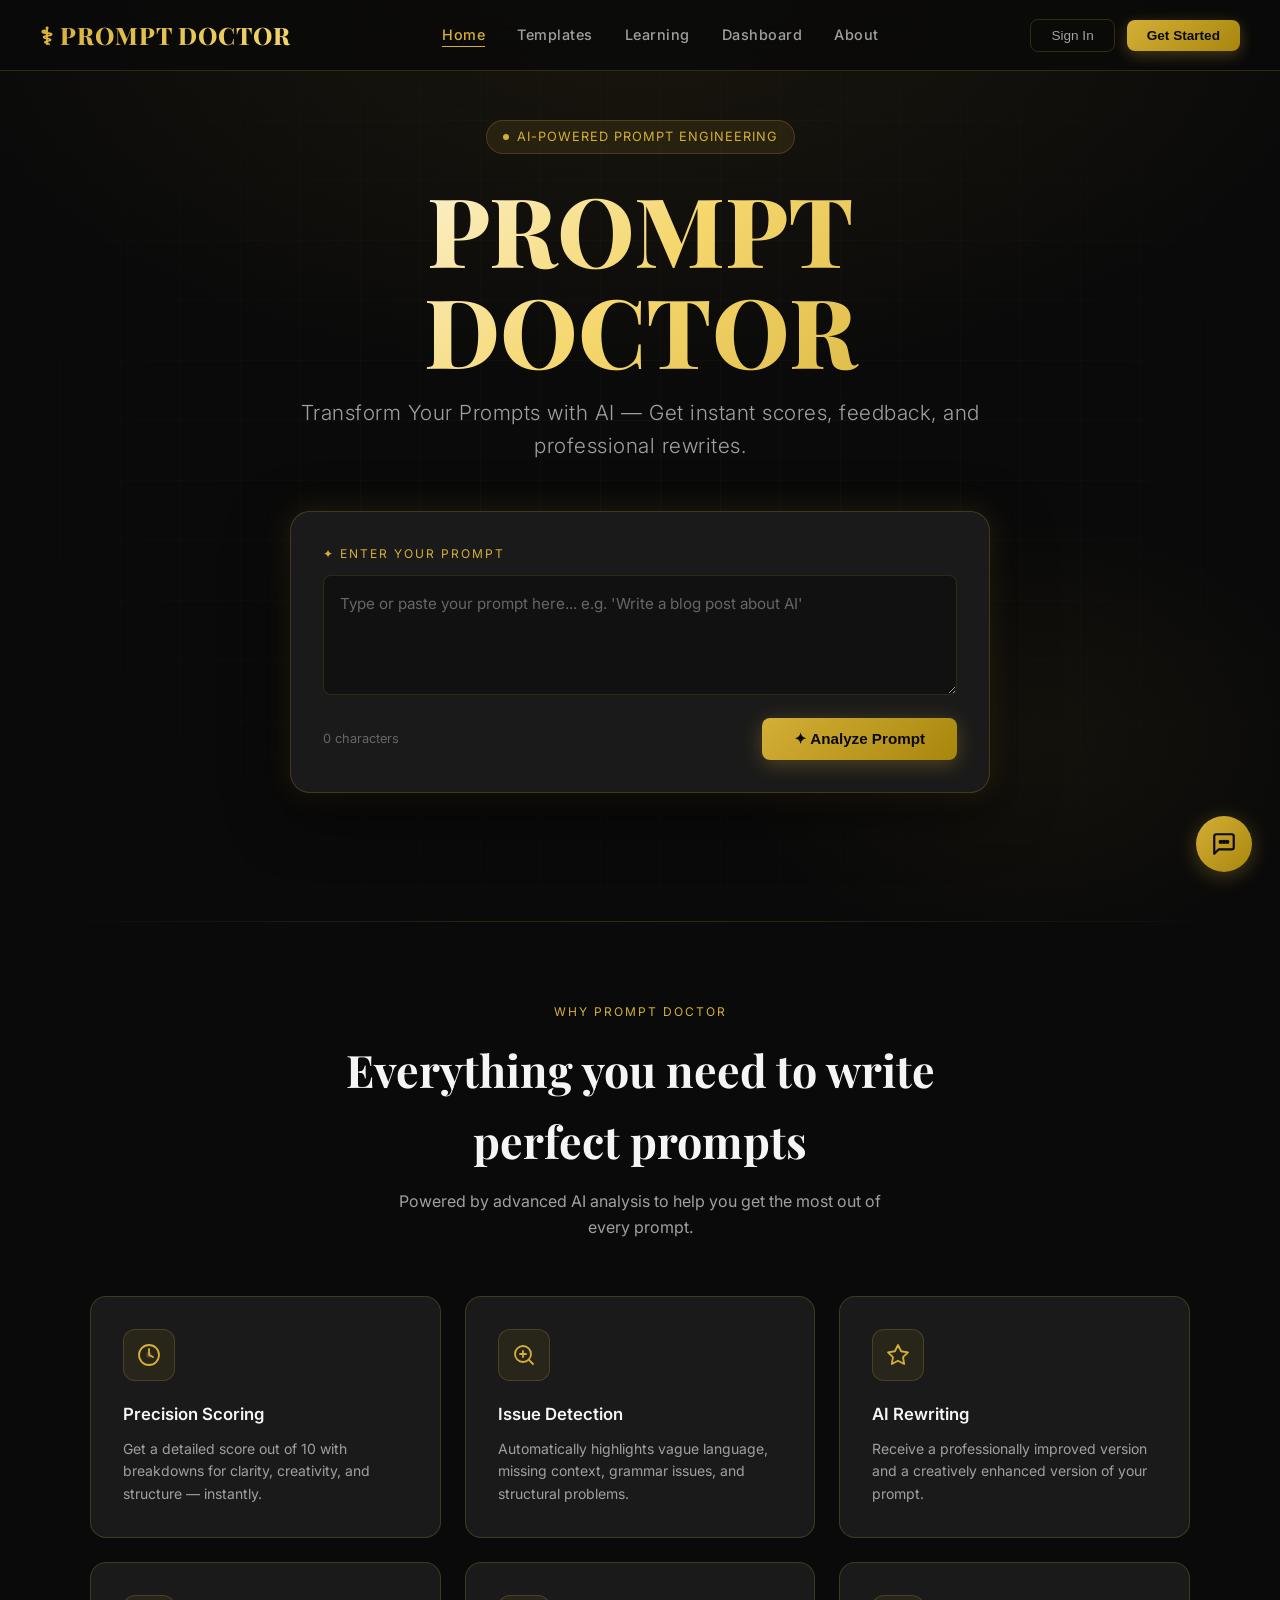
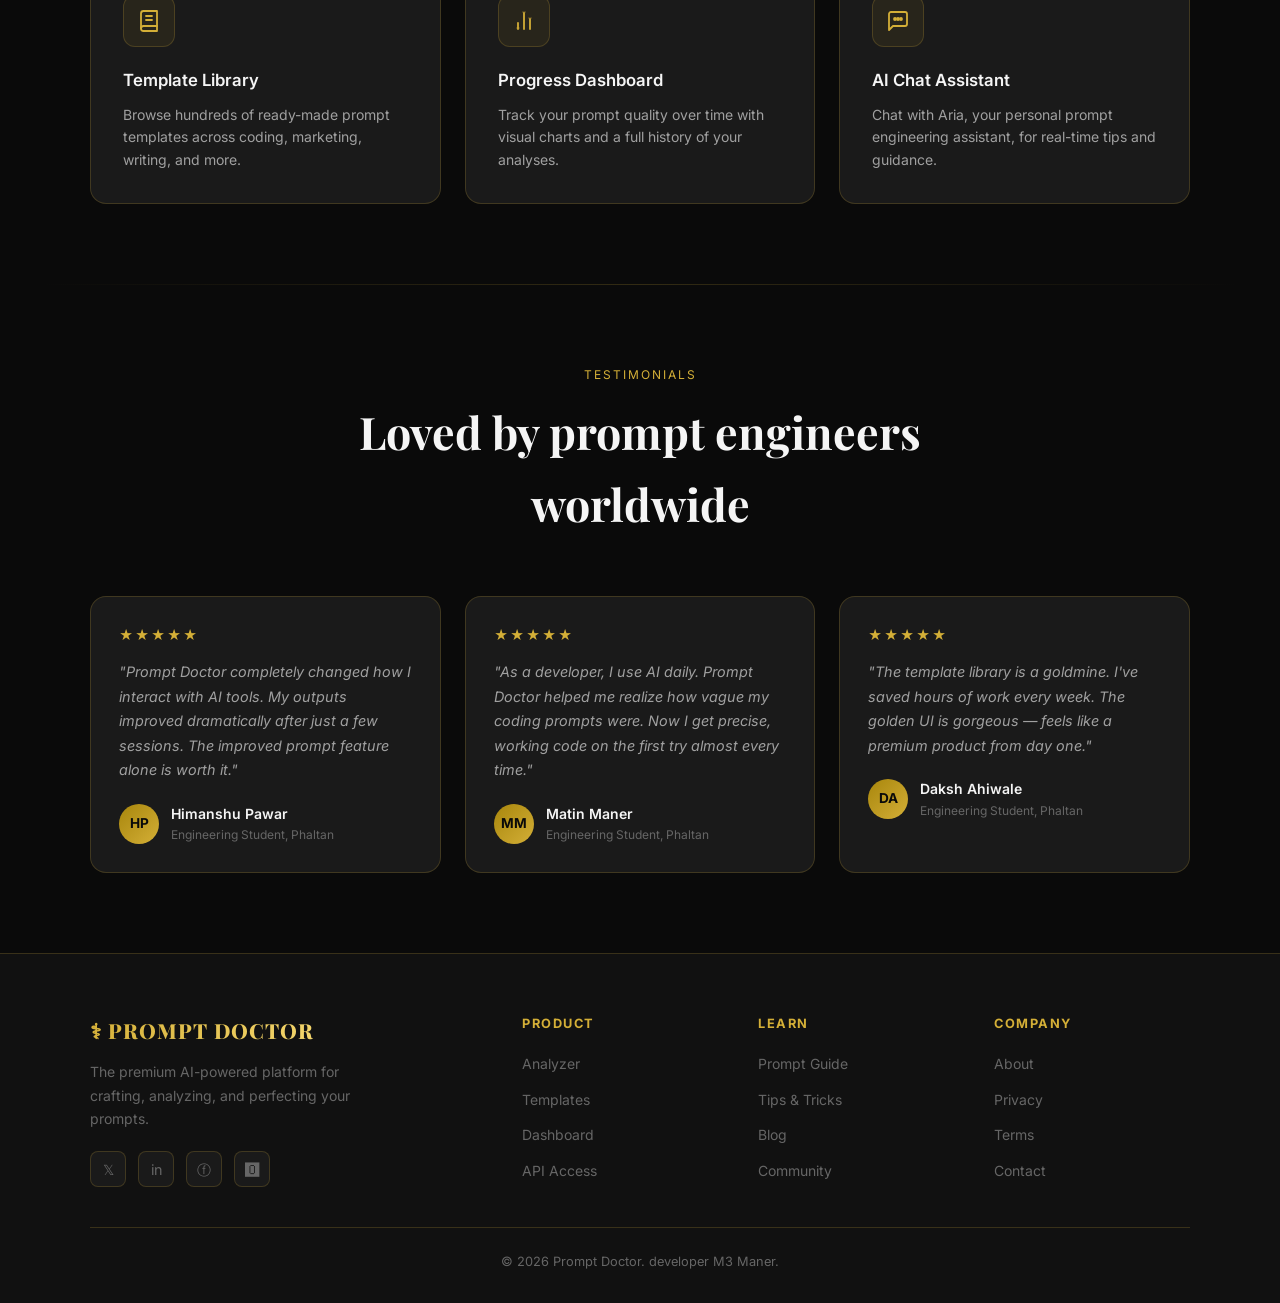
==== index.html @ 3e46278d "Add files via upload" ====
<!DOCTYPE html>
<html lang="en">
<head>
  <meta charset="UTF-8" />
  <meta name="viewport" content="width=device-width, initial-scale=1.0" />
  <title>Prompt Doctor — Transform Your Prompts with AI</title>
  <link rel="stylesheet" href="styles/main.css" />
</head>
<body class="page-transition">

<!-- Loading Overlay -->
<div class="loading-overlay">
  <div class="loading-logo">PROMPT DOCTOR</div>
  <div class="loading-bar"><div class="loading-bar-fill"></div></div>
</div>

<!-- Navbar -->
<nav class="navbar">
  <a href="index.html" class="nav-logo">⚕ PROMPT DOCTOR</a>
  <ul class="nav-links">
    <li><a href="index.html" class="active">Home</a></li>
    <li><a href="templates.html">Templates</a></li>
    <li><a href="learning.html">Learning</a></li>
    <li><a href="dashboard.html">Dashboard</a></li>
    <li><a href="about.html">About</a></li>
  </ul>
  <div class="nav-actions">
    <button class="btn-ghost">Sign In</button>
    <button class="btn-gold">Get Started</button>
    <div class="hamburger"><span></span><span></span><span></span></div>
  </div>
</nav>

<!-- Hero -->
<section class="hero">
  <div class="hero-bg"></div>
  <div class="hero-grid"></div>
  <div class="hero-content">
    <div class="hero-badge"><span></span> AI-Powered Prompt Engineering</div>
    <h1>PROMPT<br>DOCTOR</h1>
    <p class="hero-tagline">Transform Your Prompts with AI — Get instant scores, feedback, and professional rewrites.</p>

    <!-- Analyzer Box -->
    <div class="analyzer-box">
      <div class="analyzer-label">✦ Enter Your Prompt</div>
      <textarea class="analyzer-textarea" id="promptInput" placeholder="Type or paste your prompt here... e.g. 'Write a blog post about AI'"></textarea>
      <div class="analyzer-footer">
        <span class="char-count" id="charCount">0 characters</span>
        <button class="btn-analyze" id="analyzeBtn">
          <span class="btn-text">✦ Analyze Prompt</span>
          <div class="spinner"></div>
        </button>
      </div>
    </div>

    <!-- Results Panel -->
    <div class="results-panel" id="resultsPanel">
      <div class="glass-card" style="padding:28px">
        <div class="results-header">
          <span class="results-title">✦ Analysis Results</span>
          <button class="btn-ghost" style="font-size:0.8rem" onclick="document.getElementById('resultsPanel').classList.remove('visible')">✕ Close</button>
        </div>

        <div class="score-ring-wrap">
          <div class="score-ring">
            <svg viewBox="0 0 80 80" width="90" height="90">
              <circle cx="40" cy="40" r="36" fill="none" stroke="rgba(212,175,55,0.1)" stroke-width="6"/>
              <circle id="scoreCircle" cx="40" cy="40" r="36" fill="none" stroke="#D4AF37" stroke-width="6"
                stroke-dasharray="226.2" stroke-dashoffset="226.2" stroke-linecap="round"
                style="transition:stroke-dashoffset 1.2s ease"/>
            </svg>
            <div style="text-align:center">
              <div class="score-num" id="scoreNum">0</div>
              <div class="score-label">/ 10</div>
            </div>
          </div>
          <div class="score-details">
            <div class="score-item">
              <label>Clarity</label>
              <div class="score-bar"><div class="score-bar-fill" id="clarityBar" style="width:0%"></div></div>
            </div>
            <div class="score-item">
              <label>Creativity</label>
              <div class="score-bar"><div class="score-bar-fill" id="creativityBar" style="width:0%"></div></div>
            </div>
            <div class="score-item">
              <label>Structure</label>
              <div class="score-bar"><div class="score-bar-fill" id="structureBar" style="width:0%"></div></div>
            </div>
          </div>
        </div>

        <div class="result-section">
          <div class="result-section-title">⚠ Issues Found</div>
          <ul class="issues-list" id="issuesList"></ul>
        </div>

        <div class="result-section">
          <div class="result-section-title">✦ Improved Prompt</div>
          <div class="improved-prompt" style="position:relative">
            <span id="improvedText"></span>
            <button class="copy-btn" id="copyImproved">⎘ Copy</button>
          </div>
        </div>

        <div class="result-section">
          <div class="result-section-title">✨ Creative Enhanced Version</div>
          <div class="creative-prompt" style="position:relative">
            <span id="creativeText"></span>
            <button class="copy-btn" id="copyCreative">⎘ Copy</button>
          </div>
        </div>
      </div>
    </div>
  </div>
</section>

<div class="divider"></div>

<!-- Features -->
<section class="section">
  <div class="section-header">
    <div class="section-tag">Why Prompt Doctor</div>
    <h2 class="section-title">Everything you need to write<br>perfect prompts</h2>
    <p class="section-subtitle">Powered by advanced AI analysis to help you get the most out of every prompt.</p>
  </div>
  <div class="features-grid">
    <div class="feature-card">
      <div class="feature-icon">
        <svg width="24" height="24" viewBox="0 0 24 24" fill="none" stroke="#D4AF37" stroke-width="1.8" stroke-linecap="round" stroke-linejoin="round">
          <circle cx="12" cy="12" r="10"/><polyline points="12 6 12 12 16 14"/>
          <circle cx="12" cy="12" r="3" fill="rgba(212,175,55,0.2)" stroke="none"/>
        </svg>
      </div>
      <h3>Precision Scoring</h3>
      <p>Get a detailed score out of 10 with breakdowns for clarity, creativity, and structure — instantly.</p>
    </div>
    <div class="feature-card">
      <div class="feature-icon">
        <svg width="24" height="24" viewBox="0 0 24 24" fill="none" stroke="#D4AF37" stroke-width="1.8" stroke-linecap="round" stroke-linejoin="round">
          <circle cx="11" cy="11" r="8"/><line x1="21" y1="21" x2="16.65" y2="16.65"/>
          <line x1="11" y1="8" x2="11" y2="14"/><line x1="8" y1="11" x2="14" y2="11"/>
        </svg>
      </div>
      <h3>Issue Detection</h3>
      <p>Automatically highlights vague language, missing context, grammar issues, and structural problems.</p>
    </div>
    <div class="feature-card">
      <div class="feature-icon">
        <svg width="24" height="24" viewBox="0 0 24 24" fill="none" stroke="#D4AF37" stroke-width="1.8" stroke-linecap="round" stroke-linejoin="round">
          <path d="M12 2L15.09 8.26L22 9.27L17 14.14L18.18 21.02L12 17.77L5.82 21.02L7 14.14L2 9.27L8.91 8.26L12 2Z"/>
        </svg>
      </div>
      <h3>AI Rewriting</h3>
      <p>Receive a professionally improved version and a creatively enhanced version of your prompt.</p>
    </div>
    <div class="feature-card">
      <div class="feature-icon">
        <svg width="24" height="24" viewBox="0 0 24 24" fill="none" stroke="#D4AF37" stroke-width="1.8" stroke-linecap="round" stroke-linejoin="round">
          <path d="M4 19.5A2.5 2.5 0 0 1 6.5 17H20"/><path d="M6.5 2H20v20H6.5A2.5 2.5 0 0 1 4 19.5v-15A2.5 2.5 0 0 1 6.5 2z"/>
          <line x1="9" y1="7" x2="15" y2="7"/><line x1="9" y1="11" x2="15" y2="11"/>
        </svg>
      </div>
      <h3>Template Library</h3>
      <p>Browse hundreds of ready-made prompt templates across coding, marketing, writing, and more.</p>
    </div>
    <div class="feature-card">
      <div class="feature-icon">
        <svg width="24" height="24" viewBox="0 0 24 24" fill="none" stroke="#D4AF37" stroke-width="1.8" stroke-linecap="round" stroke-linejoin="round">
          <line x1="18" y1="20" x2="18" y2="10"/><line x1="12" y1="20" x2="12" y2="4"/>
          <line x1="6" y1="20" x2="6" y2="14"/><rect x="4" y="18" width="4" height="2" rx="0.5" fill="rgba(212,175,55,0.2)" stroke="none"/>
          <rect x="10" y="2" width="4" height="2" rx="0.5" fill="rgba(212,175,55,0.2)" stroke="none"/>
          <rect x="16" y="8" width="4" height="2" rx="0.5" fill="rgba(212,175,55,0.2)" stroke="none"/>
        </svg>
      </div>
      <h3>Progress Dashboard</h3>
      <p>Track your prompt quality over time with visual charts and a full history of your analyses.</p>
    </div>
    <div class="feature-card">
      <div class="feature-icon">
        <svg width="24" height="24" viewBox="0 0 24 24" fill="none" stroke="#D4AF37" stroke-width="1.8" stroke-linecap="round" stroke-linejoin="round">
          <path d="M21 15a2 2 0 0 1-2 2H7l-4 4V5a2 2 0 0 1 2-2h14a2 2 0 0 1 2 2z"/>
          <circle cx="9" cy="10" r="1" fill="#D4AF37"/><circle cx="12" cy="10" r="1" fill="#D4AF37"/><circle cx="15" cy="10" r="1" fill="#D4AF37"/>
        </svg>
      </div>
      <h3>AI Chat Assistant</h3>
      <p>Chat with Aria, your personal prompt engineering assistant, for real-time tips and guidance.</p>
    </div>
  </div>
</section>

<div class="divider"></div>

<!-- Testimonials -->
<section class="section">
  <div class="section-header">
    <div class="section-tag">Testimonials</div>
    <h2 class="section-title">Loved by prompt engineers<br>worldwide</h2>
  </div>
  <div class="testimonials-grid">
    <div class="testimonial-card">
      <div class="stars">★★★★★</div>
      <p class="testimonial-text">"Prompt Doctor completely changed how I interact with AI tools. My outputs improved dramatically after just a few sessions. The improved prompt feature alone is worth it."</p>
      <div class="testimonial-author">
        <div class="author-avatar">HP</div>
        <div><div class="author-name">Himanshu Pawar</div><div class="author-role">Engineering Student, Phaltan</div></div>
      </div>
    </div>
    <div class="testimonial-card">
      <div class="stars">★★★★★</div>
      <p class="testimonial-text">"As a developer, I use AI daily. Prompt Doctor helped me realize how vague my coding prompts were. Now I get precise, working code on the first try almost every time."</p>
      <div class="testimonial-author">
        <div class="author-avatar">MM</div>
        <div><div class="author-name">Matin Maner</div><div class="author-role">Engineering Student, Phaltan</div></div>
      </div>
    </div>
    <div class="testimonial-card">
      <div class="stars">★★★★★</div>
      <p class="testimonial-text">"The template library is a goldmine. I've saved hours of work every week. The golden UI is gorgeous — feels like a premium product from day one."</p>
      <div class="testimonial-author">
        <div class="author-avatar">DA</div>
        <div><div class="author-name">Daksh Ahiwale</div><div class="author-role">Engineering Student, Phaltan</div></div>
      </div>
    </div>
  </div>
</section>

<!-- Footer -->
<footer>
  <div class="footer-grid">
    <div class="footer-brand">
      <a href="index.html" class="nav-logo" style="font-size:1.3rem">⚕ PROMPT DOCTOR</a>
      <p>The premium AI-powered platform for crafting, analyzing, and perfecting your prompts.</p>
      <div class="social-links">
        <a href="#" class="social-link">𝕏</a>
        <a href="#" class="social-link">in</a>
        <a href="#" class="social-link">ⓕ</a>
        <a href="#" class="social-link">🅾</a>
      </div>
    </div>
    <div class="footer-col">
      <h4>Product</h4>
      <ul>
        <li><a href="index.html">Analyzer</a></li>
        <li><a href="templates.html">Templates</a></li>
        <li><a href="dashboard.html">Dashboard</a></li>
        <li><a href="#">API Access</a></li>
      </ul>
    </div>
    <div class="footer-col">
      <h4>Learn</h4>
      <ul>
        <li><a href="learning.html">Prompt Guide</a></li>
        <li><a href="learning.html">Tips & Tricks</a></li>
        <li><a href="#">Blog</a></li>
        <li><a href="#">Community</a></li>
      </ul>
    </div>
    <div class="footer-col">
      <h4>Company</h4>
      <ul>
        <li><a href="about.html">About</a></li>
        <li><a href="#">Privacy</a></li>
        <li><a href="#">Terms</a></li>
        <li><a href="#">Contact</a></li>
      </ul>
    </div>
  </div>
  <div class="footer-bottom">© 2026 Prompt Doctor. developer M3 Maner.</div>
</footer>

<!-- Chatbot -->
<button class="chatbot-btn" id="chatbotBtn" title="Chat with Aria">
  <svg width="26" height="26" viewBox="0 0 24 24" fill="none" stroke="#0A0A0A" stroke-width="2" stroke-linecap="round" stroke-linejoin="round">
    <path d="M21 15a2 2 0 0 1-2 2H7l-4 4V5a2 2 0 0 1 2-2h14a2 2 0 0 1 2 2z"/>
    <circle cx="9" cy="10" r="1" fill="#0A0A0A"/><circle cx="12" cy="10" r="1" fill="#0A0A0A"/><circle cx="15" cy="10" r="1" fill="#0A0A0A"/>
  </svg>
</button>
<div class="chatbot-window" id="chatbotWindow">
  <div class="chatbot-header">
    <div class="chatbot-header-info">
      <div class="chatbot-avatar">
        <svg width="18" height="18" viewBox="0 0 24 24" fill="none" stroke="#0A0A0A" stroke-width="2.2" stroke-linecap="round" stroke-linejoin="round">
          <rect x="3" y="11" width="18" height="10" rx="2"/><circle cx="12" cy="5" r="3"/>
          <line x1="12" y1="8" x2="12" y2="11"/><line x1="8" y1="16" x2="8" y2="16" stroke-width="3"/><line x1="12" y1="16" x2="12" y2="16" stroke-width="3"/><line x1="16" y1="16" x2="16" y2="16" stroke-width="3"/>
        </svg>
      </div>
      <div><div class="chatbot-name">Aria</div><div class="chatbot-status">● Online</div></div>
    </div>
    <button class="chatbot-close" id="chatbotClose">✕</button>
  </div>
  <div class="chatbot-messages" id="chatMessages">
    <div class="chat-msg bot"><div class="chat-bubble">Hi! I'm Aria 👋 Your AI prompt engineering assistant. Ask me anything about writing better prompts!</div></div>
  </div>
  <div class="chatbot-input-area">
    <input class="chatbot-input" id="chatbotInput" placeholder="Ask Aria anything..." />
    <button class="chatbot-send" id="chatbotSend">
      <svg width="16" height="16" viewBox="0 0 24 24" fill="none" stroke="#0A0A0A" stroke-width="2.5" stroke-linecap="round" stroke-linejoin="round">
        <line x1="22" y1="2" x2="11" y2="13"/><polygon points="22 2 15 22 11 13 2 9 22 2"/>
      </svg>
    </button>
  </div>
</div>

<div class="toast"></div>

<script src="scripts/main.js"></script>
<script src="scripts/auth.js"></script>
<script src="scripts/analyzer.js"></script>
<script src="scripts/chatbot.js"></script>
<script>
  // Reuse prompt from dashboard
  const reuse = localStorage.getItem('pd_reuse');
  if (reuse && promptInput) { promptInput.value = reuse; charCount.textContent = reuse.length + ' characters'; localStorage.removeItem('pd_reuse'); }
</script>
</body>
</html>
---- styles/main.css ----
/* ===== PROMPT DOCTOR - MAIN STYLES ===== */
@import url('https://fonts.googleapis.com/css2?family=Inter:wght@300;400;500;600;700;800;900&family=Playfair+Display:wght@700;800&display=swap');

:root {
  --gold: #D4AF37;
  --gold-light: #F5D76E;
  --gold-dark: #A8860C;
  --gold-glow: rgba(212, 175, 55, 0.3);
  --black: #0A0A0A;
  --black-2: #111111;
  --black-3: #1A1A1A;
  --black-4: #222222;
  --glass: rgba(255, 255, 255, 0.04);
  --glass-border: rgba(212, 175, 55, 0.2);
  --text-primary: #F5F5F5;
  --text-secondary: #A0A0A0;
  --text-muted: #666666;
  --radius: 16px;
  --radius-sm: 8px;
  --shadow-gold: 0 0 30px rgba(212, 175, 55, 0.15);
  --transition: all 0.3s cubic-bezier(0.4, 0, 0.2, 1);
}

* { margin: 0; padding: 0; box-sizing: border-box; }

html { scroll-behavior: smooth; }

body {
  font-family: 'Inter', sans-serif;
  background: var(--black);
  color: var(--text-primary);
  overflow-x: hidden;
  line-height: 1.6;
}

/* ===== SCROLLBAR ===== */
::-webkit-scrollbar { width: 6px; }
::-webkit-scrollbar-track { background: var(--black-2); }
::-webkit-scrollbar-thumb { background: var(--gold-dark); border-radius: 3px; }

/* ===== NAVBAR ===== */
.navbar {
  position: fixed; top: 0; left: 0; right: 0; z-index: 1000;
  padding: 16px 40px;
  display: flex; align-items: center; justify-content: space-between;
  background: rgba(10, 10, 10, 0.85);
  backdrop-filter: blur(20px);
  border-bottom: 1px solid var(--glass-border);
  transition: var(--transition);
}

.nav-logo {
  font-family: 'Playfair Display', serif;
  font-size: 1.5rem; font-weight: 800;
  background: linear-gradient(135deg, var(--gold), var(--gold-light));
  -webkit-background-clip: text; -webkit-text-fill-color: transparent;
  text-decoration: none; letter-spacing: 1px;
}

.nav-links { display: flex; gap: 32px; list-style: none; }

.nav-links a {
  color: var(--text-secondary); text-decoration: none;
  font-size: 0.9rem; font-weight: 500; letter-spacing: 0.5px;
  transition: var(--transition); position: relative;
}

.nav-links a::after {
  content: ''; position: absolute; bottom: -4px; left: 0;
  width: 0; height: 1px; background: var(--gold);
  transition: var(--transition);
}

.nav-links a:hover, .nav-links a.active { color: var(--gold); }
.nav-links a:hover::after, .nav-links a.active::after { width: 100%; }

.nav-actions { display: flex; gap: 12px; align-items: center; }

.btn-ghost {
  background: transparent; border: 1px solid var(--glass-border);
  color: var(--text-secondary); padding: 8px 20px;
  border-radius: var(--radius-sm); cursor: pointer;
  font-size: 0.85rem; font-weight: 500; transition: var(--transition);
}
.btn-ghost:hover { border-color: var(--gold); color: var(--gold); }

.btn-gold {
  background: linear-gradient(135deg, var(--gold), var(--gold-dark));
  border: none; color: var(--black); padding: 8px 20px;
  border-radius: var(--radius-sm); cursor: pointer;
  font-size: 0.85rem; font-weight: 700; transition: var(--transition);
  box-shadow: 0 4px 15px var(--gold-glow);
}
.btn-gold:hover { transform: translateY(-2px); box-shadow: 0 8px 25px var(--gold-glow); }

.hamburger { display: none; flex-direction: column; gap: 5px; cursor: pointer; }
.hamburger span { width: 24px; height: 2px; background: var(--gold); border-radius: 2px; transition: var(--transition); }

/* ===== GLASS CARD ===== */
.glass-card {
  background: var(--glass);
  border: 1px solid var(--glass-border);
  border-radius: var(--radius);
  backdrop-filter: blur(20px);
  transition: var(--transition);
}
.glass-card:hover { border-color: rgba(212, 175, 55, 0.4); box-shadow: var(--shadow-gold); }

/* ===== HERO SECTION ===== */
.hero {
  min-height: 100vh; display: flex; align-items: center; justify-content: center;
  padding: 120px 40px 80px;
  position: relative; overflow: hidden; text-align: center;
}

.hero-bg {
  position: absolute; inset: 0; z-index: 0;
  background: radial-gradient(ellipse 80% 60% at 50% 0%, rgba(212,175,55,0.08) 0%, transparent 70%),
              radial-gradient(ellipse 40% 40% at 80% 80%, rgba(212,175,55,0.05) 0%, transparent 60%);
}

.hero-grid {
  position: absolute; inset: 0; z-index: 0;
  background-image: linear-gradient(rgba(212,175,55,0.04) 1px, transparent 1px),
                    linear-gradient(90deg, rgba(212,175,55,0.04) 1px, transparent 1px);
  background-size: 60px 60px;
  mask-image: radial-gradient(ellipse 80% 80% at 50% 50%, black 0%, transparent 100%);
}

.hero-content { position: relative; z-index: 1; max-width: 800px; margin: 0 auto; }

.hero-badge {
  display: inline-flex; align-items: center; gap: 8px;
  background: rgba(212,175,55,0.1); border: 1px solid var(--glass-border);
  padding: 6px 16px; border-radius: 50px; margin-bottom: 24px;
  font-size: 0.8rem; color: var(--gold); letter-spacing: 1px; text-transform: uppercase;
}

.hero-badge span { width: 6px; height: 6px; background: var(--gold); border-radius: 50%; animation: pulse 2s infinite; }

@keyframes pulse { 0%,100% { opacity: 1; transform: scale(1); } 50% { opacity: 0.5; transform: scale(1.3); } }

.hero h1 {
  font-family: 'Playfair Display', serif;
  font-size: clamp(3rem, 8vw, 6rem);
  font-weight: 800; line-height: 1.05; margin-bottom: 16px;
  background: linear-gradient(135deg, #fff 0%, var(--gold-light) 50%, var(--gold) 100%);
  -webkit-background-clip: text; -webkit-text-fill-color: transparent;
  text-shadow: none;
}

.hero-tagline {
  font-size: clamp(1rem, 2.5vw, 1.3rem);
  color: var(--text-secondary); margin-bottom: 48px; font-weight: 300; letter-spacing: 0.5px;
}

/* ===== ANALYZER BOX ===== */
.analyzer-box {
  background: var(--black-3);
  border: 1px solid var(--glass-border);
  border-radius: 20px; padding: 32px;
  box-shadow: 0 20px 60px rgba(0,0,0,0.5), var(--shadow-gold);
  max-width: 700px; margin: 0 auto 48px;
  position: relative;
}

.analyzer-box::before {
  content: ''; position: absolute; inset: -1px; border-radius: 21px;
  background: linear-gradient(135deg, var(--gold-dark), transparent, var(--gold-dark));
  z-index: -1; opacity: 0.3;
}

.analyzer-label {
  font-size: 0.75rem; text-transform: uppercase; letter-spacing: 2px;
  color: var(--gold); margin-bottom: 12px; text-align: left;
}

.analyzer-textarea {
  width: 100%; min-height: 120px; background: var(--black-2);
  border: 1px solid rgba(212,175,55,0.15); border-radius: var(--radius-sm);
  color: var(--text-primary); font-family: 'Inter', sans-serif;
  font-size: 0.95rem; padding: 16px; resize: vertical;
  transition: var(--transition); outline: none; line-height: 1.6;
}
.analyzer-textarea:focus { border-color: var(--gold); box-shadow: 0 0 0 3px var(--gold-glow); }
.analyzer-textarea::placeholder { color: var(--text-muted); }

.analyzer-footer { display: flex; justify-content: space-between; align-items: center; margin-top: 16px; }
.char-count { font-size: 0.8rem; color: var(--text-muted); }

.btn-analyze {
  background: linear-gradient(135deg, var(--gold), var(--gold-dark));
  border: none; color: var(--black); padding: 12px 32px;
  border-radius: var(--radius-sm); cursor: pointer;
  font-size: 0.95rem; font-weight: 700; transition: var(--transition);
  box-shadow: 0 4px 20px var(--gold-glow); display: flex; align-items: center; gap: 8px;
}
.btn-analyze:hover { transform: translateY(-2px); box-shadow: 0 8px 30px rgba(212,175,55,0.4); }
.btn-analyze:active { transform: translateY(0); }
.btn-analyze .spinner { display: none; width: 16px; height: 16px; border: 2px solid rgba(0,0,0,0.3); border-top-color: var(--black); border-radius: 50%; animation: spin 0.8s linear infinite; }
.btn-analyze.loading .spinner { display: block; }
.btn-analyze.loading .btn-text { display: none; }

@keyframes spin { to { transform: rotate(360deg); } }

/* ===== RESULTS PANEL ===== */
.results-panel {
  display: none; max-width: 700px; margin: 0 auto 48px;
  animation: fadeInUp 0.5s ease;
}
.results-panel.visible { display: block; }

@keyframes fadeInUp { from { opacity: 0; transform: translateY(20px); } to { opacity: 1; transform: translateY(0); } }

.results-header {
  display: flex; align-items: center; justify-content: space-between;
  margin-bottom: 20px;
}
.results-title { font-size: 1rem; font-weight: 600; color: var(--gold); }

.score-ring-wrap { display: flex; align-items: center; gap: 24px; margin-bottom: 24px; }

.score-ring {
  width: 90px; height: 90px; flex-shrink: 0;
  position: relative; display: flex; align-items: center; justify-content: center;
}
.score-ring svg { position: absolute; inset: 0; transform: rotate(-90deg); }
.score-ring .score-num { font-size: 1.5rem; font-weight: 800; color: var(--gold); z-index: 1; }
.score-ring .score-label { font-size: 0.6rem; color: var(--text-muted); text-align: center; }

.score-details { flex: 1; display: grid; grid-template-columns: 1fr 1fr; gap: 12px; }

.score-item label { font-size: 0.75rem; color: var(--text-muted); display: block; margin-bottom: 4px; }
.score-bar { height: 6px; background: var(--black-4); border-radius: 3px; overflow: hidden; }
.score-bar-fill { height: 100%; border-radius: 3px; background: linear-gradient(90deg, var(--gold-dark), var(--gold)); transition: width 1s ease; }

.result-section { margin-bottom: 20px; }
.result-section-title { font-size: 0.75rem; text-transform: uppercase; letter-spacing: 1.5px; color: var(--gold); margin-bottom: 10px; }

.issues-list { list-style: none; display: flex; flex-direction: column; gap: 8px; }
.issue-item {
  display: flex; align-items: flex-start; gap: 10px;
  background: rgba(255,80,80,0.06); border: 1px solid rgba(255,80,80,0.15);
  border-radius: var(--radius-sm); padding: 10px 14px; font-size: 0.85rem;
}
.issue-icon { color: #ff6b6b; flex-shrink: 0; margin-top: 1px; }

.improved-prompt, .creative-prompt {
  background: var(--black-2); border-radius: var(--radius-sm);
  padding: 16px; font-size: 0.9rem; line-height: 1.7;
  color: var(--text-primary); position: relative;
  border: 1px solid var(--glass-border);
}
.creative-prompt { border-color: rgba(212,175,55,0.25); background: rgba(212,175,55,0.04); }

.copy-btn {
  position: absolute; top: 10px; right: 10px;
  background: var(--black-4); border: 1px solid var(--glass-border);
  color: var(--text-secondary); padding: 4px 10px; border-radius: 6px;
  font-size: 0.75rem; cursor: pointer; transition: var(--transition);
}
.copy-btn:hover { border-color: var(--gold); color: var(--gold); }

/* ===== FEATURES SECTION ===== */
.section { padding: 80px 40px; }
.section-header { text-align: center; margin-bottom: 56px; }
.section-tag { font-size: 0.75rem; text-transform: uppercase; letter-spacing: 2px; color: var(--gold); margin-bottom: 12px; }
.section-title { font-family: 'Playfair Display', serif; font-size: clamp(1.8rem, 4vw, 2.8rem); font-weight: 700; }
.section-subtitle { color: var(--text-secondary); margin-top: 12px; font-size: 1rem; max-width: 500px; margin-left: auto; margin-right: auto; }

.features-grid { display: grid; grid-template-columns: repeat(auto-fit, minmax(260px, 1fr)); gap: 24px; max-width: 1100px; margin: 0 auto; }

.feature-card {
  padding: 32px; border-radius: var(--radius);
  background: var(--black-3); border: 1px solid var(--glass-border);
  transition: var(--transition); position: relative; overflow: hidden;
}
.feature-card::before {
  content: ''; position: absolute; top: 0; left: 0; right: 0; height: 2px;
  background: linear-gradient(90deg, transparent, var(--gold), transparent);
  opacity: 0; transition: var(--transition);
}
.feature-card:hover { transform: translateY(-6px); border-color: rgba(212,175,55,0.4); box-shadow: var(--shadow-gold); }
.feature-card:hover::before { opacity: 1; }

.feature-icon {
  width: 52px; height: 52px; border-radius: 12px;
  background: rgba(212,175,55,0.08); border: 1px solid var(--glass-border);
  display: flex; align-items: center; justify-content: center;
  margin-bottom: 20px; flex-shrink: 0;
}
.feature-icon svg { display: block; }
.feature-card h3 { font-size: 1.05rem; font-weight: 600; margin-bottom: 10px; }
.feature-card p { font-size: 0.875rem; color: var(--text-secondary); line-height: 1.6; }

/* ===== TESTIMONIALS ===== */
.testimonials-grid { display: grid; grid-template-columns: repeat(auto-fit, minmax(280px, 1fr)); gap: 24px; max-width: 1100px; margin: 0 auto; }

.testimonial-card {
  padding: 28px; border-radius: var(--radius);
  background: var(--black-3); border: 1px solid var(--glass-border);
  transition: var(--transition);
}
.testimonial-card:hover { border-color: rgba(212,175,55,0.3); transform: translateY(-4px); }

.stars { color: var(--gold); font-size: 0.85rem; margin-bottom: 14px; letter-spacing: 2px; }
.testimonial-text { font-size: 0.9rem; color: var(--text-secondary); line-height: 1.7; margin-bottom: 20px; font-style: italic; }
.testimonial-author { display: flex; align-items: center; gap: 12px; }
.author-avatar {
  width: 40px; height: 40px; border-radius: 50%;
  background: linear-gradient(135deg, var(--gold-dark), var(--gold));
  display: flex; align-items: center; justify-content: center;
  font-weight: 700; font-size: 0.85rem; color: var(--black);
}
.author-name { font-size: 0.875rem; font-weight: 600; }
.author-role { font-size: 0.75rem; color: var(--text-muted); }

/* ===== FOOTER ===== */
footer {
  background: var(--black-2); border-top: 1px solid var(--glass-border);
  padding: 60px 40px 30px;
}
.footer-grid { display: grid; grid-template-columns: 2fr 1fr 1fr 1fr; gap: 40px; max-width: 1100px; margin: 0 auto 40px; }
.footer-brand p { color: var(--text-muted); font-size: 0.875rem; margin-top: 12px; line-height: 1.7; max-width: 260px; }
.footer-col h4 { font-size: 0.8rem; text-transform: uppercase; letter-spacing: 1.5px; color: var(--gold); margin-bottom: 16px; }
.footer-col ul { list-style: none; display: flex; flex-direction: column; gap: 10px; }
.footer-col ul a { color: var(--text-muted); text-decoration: none; font-size: 0.875rem; transition: var(--transition); }
.footer-col ul a:hover { color: var(--gold); }
.social-links { display: flex; gap: 12px; margin-top: 20px; }
.social-link {
  width: 36px; height: 36px; border-radius: 8px;
  background: var(--black-3); border: 1px solid var(--glass-border);
  display: flex; align-items: center; justify-content: center;
  color: var(--text-muted); text-decoration: none; font-size: 0.9rem;
  transition: var(--transition);
}
.social-link:hover { border-color: var(--gold); color: var(--gold); transform: translateY(-2px); }
.footer-bottom { border-top: 1px solid var(--glass-border); padding-top: 24px; text-align: center; color: var(--text-muted); font-size: 0.8rem; max-width: 1100px; margin: 0 auto; }

/* ===== CHATBOT ===== */
.chatbot-btn {
  position: fixed; bottom: 28px; right: 28px; z-index: 999;
  width: 56px; height: 56px; border-radius: 50%;
  background: linear-gradient(135deg, var(--gold), var(--gold-dark));
  border: none; cursor: pointer; box-shadow: 0 4px 20px var(--gold-glow);
  display: flex; align-items: center; justify-content: center;
  font-size: 1.4rem; transition: var(--transition);
  animation: float 3s ease-in-out infinite;
}
.chatbot-btn:hover { transform: scale(1.1); box-shadow: 0 8px 30px rgba(212,175,55,0.5); }

@keyframes float { 0%,100% { transform: translateY(0); } 50% { transform: translateY(-6px); } }

.chatbot-window {
  position: fixed; bottom: 96px; right: 28px; z-index: 998;
  width: 360px; height: 480px; border-radius: 20px;
  background: var(--black-3); border: 1px solid var(--glass-border);
  box-shadow: 0 20px 60px rgba(0,0,0,0.6), var(--shadow-gold);
  display: none; flex-direction: column; overflow: hidden;
  animation: fadeInUp 0.3s ease;
}
.chatbot-window.open { display: flex; }

.chatbot-header {
  padding: 16px 20px; background: linear-gradient(135deg, rgba(212,175,55,0.15), rgba(212,175,55,0.05));
  border-bottom: 1px solid var(--glass-border);
  display: flex; align-items: center; justify-content: space-between;
}
.chatbot-header-info { display: flex; align-items: center; gap: 10px; }
.chatbot-avatar { width: 36px; height: 36px; border-radius: 50%; background: linear-gradient(135deg, var(--gold), var(--gold-dark)); display: flex; align-items: center; justify-content: center; }
.chatbot-avatar svg { display: block; }
.chatbot-name { font-size: 0.9rem; font-weight: 600; }
.chatbot-status { font-size: 0.7rem; color: #4ade80; }
.chatbot-close { background: none; border: none; color: var(--text-muted); cursor: pointer; font-size: 1.1rem; transition: var(--transition); }
.chatbot-close:hover { color: var(--gold); }

.chatbot-messages { flex: 1; overflow-y: auto; padding: 16px; display: flex; flex-direction: column; gap: 12px; }
.chat-msg { max-width: 80%; font-size: 0.85rem; line-height: 1.5; }
.chat-msg.bot { align-self: flex-start; }
.chat-msg.user { align-self: flex-end; }
.chat-bubble {
  padding: 10px 14px; border-radius: 14px;
}
.chat-msg.bot .chat-bubble { background: var(--black-4); border: 1px solid var(--glass-border); border-bottom-left-radius: 4px; }
.chat-msg.user .chat-bubble { background: linear-gradient(135deg, var(--gold), var(--gold-dark)); color: var(--black); font-weight: 500; border-bottom-right-radius: 4px; }

.chatbot-input-area { padding: 12px 16px; border-top: 1px solid var(--glass-border); display: flex; gap: 8px; }
.chatbot-input {
  flex: 1; background: var(--black-2); border: 1px solid var(--glass-border);
  border-radius: 10px; padding: 10px 14px; color: var(--text-primary);
  font-size: 0.85rem; outline: none; transition: var(--transition);
}
.chatbot-input:focus { border-color: var(--gold); }
.chatbot-send {
  width: 38px; height: 38px; border-radius: 10px;
  background: linear-gradient(135deg, var(--gold), var(--gold-dark));
  border: none; cursor: pointer; display: flex; align-items: center; justify-content: center;
  color: var(--black); font-size: 0.9rem; transition: var(--transition);
}
.chatbot-send:hover { transform: scale(1.05); }

/* ===== PAGE HEADER ===== */
.page-header {
  padding: 140px 40px 60px; text-align: center;
  background: radial-gradient(ellipse 60% 50% at 50% 0%, rgba(212,175,55,0.07) 0%, transparent 70%);
  border-bottom: 1px solid var(--glass-border);
}
.page-header h1 { font-family: 'Playfair Display', serif; font-size: clamp(2rem, 5vw, 3.5rem); font-weight: 800; }
.page-header p { color: var(--text-secondary); margin-top: 12px; font-size: 1rem; }

/* ===== TEMPLATES PAGE ===== */
.filter-tabs { display: flex; gap: 10px; flex-wrap: wrap; justify-content: center; margin-bottom: 40px; }
.filter-tab {
  padding: 8px 20px; border-radius: 50px;
  background: var(--black-3); border: 1px solid var(--glass-border);
  color: var(--text-secondary); cursor: pointer; font-size: 0.85rem;
  transition: var(--transition);
}
.filter-tab.active, .filter-tab:hover { background: rgba(212,175,55,0.1); border-color: var(--gold); color: var(--gold); }

.templates-grid { display: grid; grid-template-columns: repeat(auto-fill, minmax(300px, 1fr)); gap: 24px; max-width: 1100px; margin: 0 auto; }

.template-card {
  padding: 28px; border-radius: var(--radius);
  background: var(--black-3); border: 1px solid var(--glass-border);
  transition: var(--transition); position: relative;
}
.template-card:hover { border-color: rgba(212,175,55,0.4); transform: translateY(-4px); box-shadow: var(--shadow-gold); }
.template-category { font-size: 0.7rem; text-transform: uppercase; letter-spacing: 1.5px; color: var(--gold); margin-bottom: 10px; }
.template-card h3 { font-size: 1rem; font-weight: 600; margin-bottom: 8px; }
.template-card p { font-size: 0.85rem; color: var(--text-secondary); line-height: 1.6; margin-bottom: 20px; }
.template-actions { display: flex; gap: 10px; }
.btn-sm {
  padding: 7px 16px; border-radius: var(--radius-sm); font-size: 0.8rem;
  font-weight: 600; cursor: pointer; transition: var(--transition);
}
.btn-outline { background: transparent; border: 1px solid var(--glass-border); color: var(--text-secondary); }
.btn-outline:hover { border-color: var(--gold); color: var(--gold); }
.btn-primary { background: linear-gradient(135deg, var(--gold), var(--gold-dark)); border: none; color: var(--black); }
.btn-primary:hover { transform: translateY(-1px); box-shadow: 0 4px 15px var(--gold-glow); }

/* ===== LEARNING PAGE ===== */
.learning-grid { display: grid; grid-template-columns: repeat(auto-fit, minmax(300px, 1fr)); gap: 24px; max-width: 1100px; margin: 0 auto; }

.tip-card {
  padding: 28px; border-radius: var(--radius);
  background: var(--black-3); border: 1px solid var(--glass-border);
  transition: var(--transition);
}
.tip-card:hover { border-color: rgba(212,175,55,0.4); transform: translateY(-4px); }
.tip-level { font-size: 0.7rem; text-transform: uppercase; letter-spacing: 1.5px; margin-bottom: 10px; }
.tip-level.beginner { color: #4ade80; }
.tip-level.advanced { color: var(--gold); }
.tip-card h3 { font-size: 1rem; font-weight: 600; margin-bottom: 10px; }
.tip-card p { font-size: 0.875rem; color: var(--text-secondary); line-height: 1.6; }

.compare-grid { display: grid; grid-template-columns: 1fr 1fr; gap: 20px; max-width: 900px; margin: 0 auto; }
.compare-card { padding: 24px; border-radius: var(--radius); }
.compare-card.bad { background: rgba(255,80,80,0.06); border: 1px solid rgba(255,80,80,0.2); }
.compare-card.good { background: rgba(74,222,128,0.06); border: 1px solid rgba(74,222,128,0.2); }
.compare-label { font-size: 0.75rem; text-transform: uppercase; letter-spacing: 1.5px; margin-bottom: 12px; font-weight: 700; }
.compare-card.bad .compare-label { color: #ff6b6b; }
.compare-card.good .compare-label { color: #4ade80; }
.compare-card p { font-size: 0.875rem; color: var(--text-secondary); line-height: 1.6; }

.quiz-card {
  max-width: 700px; margin: 0 auto; padding: 32px;
  background: var(--black-3); border: 1px solid var(--glass-border); border-radius: var(--radius);
}
.quiz-question { font-size: 1rem; font-weight: 600; margin-bottom: 20px; }
.quiz-options { display: flex; flex-direction: column; gap: 10px; }
.quiz-option {
  padding: 12px 18px; border-radius: var(--radius-sm);
  background: var(--black-2); border: 1px solid var(--glass-border);
  cursor: pointer; font-size: 0.875rem; transition: var(--transition); text-align: left;
}
.quiz-option:hover { border-color: var(--gold); color: var(--gold); }
.quiz-option.correct { border-color: #4ade80; background: rgba(74,222,128,0.08); color: #4ade80; }
.quiz-option.wrong { border-color: #ff6b6b; background: rgba(255,80,80,0.08); color: #ff6b6b; }
.quiz-feedback { margin-top: 16px; padding: 12px 16px; border-radius: var(--radius-sm); font-size: 0.875rem; display: none; }
.quiz-feedback.show { display: block; }
.quiz-feedback.correct { background: rgba(74,222,128,0.1); border: 1px solid rgba(74,222,128,0.2); color: #4ade80; }
.quiz-feedback.wrong { background: rgba(255,80,80,0.1); border: 1px solid rgba(255,80,80,0.2); color: #ff6b6b; }

/* ===== DASHBOARD PAGE ===== */
.dashboard-layout { display: grid; grid-template-columns: 260px 1fr; gap: 32px; max-width: 1200px; margin: 0 auto; padding: 40px; }

.sidebar {
  background: var(--black-3); border: 1px solid var(--glass-border);
  border-radius: var(--radius); padding: 28px; height: fit-content;
  position: sticky; top: 100px;
}
.profile-section { text-align: center; margin-bottom: 28px; padding-bottom: 28px; border-bottom: 1px solid var(--glass-border); }
.profile-avatar {
  width: 72px; height: 72px; border-radius: 50%; margin: 0 auto 12px;
  background: linear-gradient(135deg, var(--gold), var(--gold-dark));
  display: flex; align-items: center; justify-content: center;
  font-size: 1.8rem; font-weight: 700; color: var(--black);
  border: 3px solid rgba(212,175,55,0.3);
}
.profile-name { font-size: 1rem; font-weight: 600; margin-bottom: 4px; }
.profile-role { font-size: 0.8rem; color: var(--text-muted); }
.profile-stats { display: flex; justify-content: center; gap: 20px; margin-top: 16px; }
.stat-item { text-align: center; }
.stat-num { font-size: 1.1rem; font-weight: 700; color: var(--gold); }
.stat-label { font-size: 0.7rem; color: var(--text-muted); }

.sidebar-nav { display: flex; flex-direction: column; gap: 4px; }
.sidebar-link {
  display: flex; align-items: center; gap: 10px;
  padding: 10px 14px; border-radius: var(--radius-sm);
  color: var(--text-secondary); text-decoration: none; font-size: 0.875rem;
  transition: var(--transition); cursor: pointer; border: none; background: none; width: 100%; text-align: left;
}
.sidebar-link:hover, .sidebar-link.active { background: rgba(212,175,55,0.08); color: var(--gold); }

.dashboard-main { display: flex; flex-direction: column; gap: 28px; }

.stats-row { display: grid; grid-template-columns: repeat(4, 1fr); gap: 16px; }
.stat-card {
  padding: 20px; border-radius: var(--radius);
  background: var(--black-3); border: 1px solid var(--glass-border);
}
.stat-card-label { font-size: 0.75rem; color: var(--text-muted); text-transform: uppercase; letter-spacing: 1px; margin-bottom: 8px; }
.stat-card-value { font-size: 1.8rem; font-weight: 800; color: var(--gold); }
.stat-card-sub { font-size: 0.75rem; color: var(--text-muted); margin-top: 4px; }

.chart-card { padding: 28px; border-radius: var(--radius); background: var(--black-3); border: 1px solid var(--glass-border); }
.chart-title { font-size: 0.9rem; font-weight: 600; margin-bottom: 20px; }

.history-list { display: flex; flex-direction: column; gap: 12px; }
.history-item {
  display: flex; align-items: center; gap: 16px;
  padding: 16px 20px; border-radius: var(--radius-sm);
  background: var(--black-2); border: 1px solid var(--glass-border);
  transition: var(--transition);
}
.history-item:hover { border-color: rgba(212,175,55,0.3); }
.history-score {
  width: 44px; height: 44px; border-radius: 10px; flex-shrink: 0;
  background: rgba(212,175,55,0.1); border: 1px solid var(--glass-border);
  display: flex; align-items: center; justify-content: center;
  font-size: 1rem; font-weight: 800; color: var(--gold);
}
.history-content { flex: 1; min-width: 0; }
.history-prompt { font-size: 0.875rem; white-space: nowrap; overflow: hidden; text-overflow: ellipsis; margin-bottom: 4px; }
.history-meta { font-size: 0.75rem; color: var(--text-muted); }
.history-actions { display: flex; gap: 8px; }
.icon-btn {
  width: 32px; height: 32px; border-radius: 8px;
  background: var(--black-3); border: 1px solid var(--glass-border);
  color: var(--text-muted); cursor: pointer; display: flex; align-items: center; justify-content: center;
  font-size: 0.8rem; transition: var(--transition);
}
.icon-btn:hover { border-color: var(--gold); color: var(--gold); }

/* ===== TOAST ===== */
.toast {
  position: fixed; bottom: 100px; left: 50%; transform: translateX(-50%) translateY(20px);
  background: var(--black-3); border: 1px solid var(--gold);
  color: var(--gold); padding: 10px 24px; border-radius: 50px;
  font-size: 0.85rem; font-weight: 500; z-index: 9999;
  opacity: 0; transition: all 0.3s ease; pointer-events: none;
}
.toast.show { opacity: 1; transform: translateX(-50%) translateY(0); }

/* ===== RESPONSIVE ===== */
@media (max-width: 900px) {
  .navbar { padding: 14px 20px; }
  .nav-links { display: none; }
  .nav-links.open { display: flex; flex-direction: column; position: absolute; top: 100%; left: 0; right: 0; background: var(--black-2); padding: 20px; border-bottom: 1px solid var(--glass-border); }
  .hamburger { display: flex; }
  .hero { padding: 100px 20px 60px; }
  .section { padding: 60px 20px; }
  .footer-grid { grid-template-columns: 1fr 1fr; }
  .dashboard-layout { grid-template-columns: 1fr; padding: 20px; }
  .sidebar { position: static; }
  .stats-row { grid-template-columns: 1fr 1fr; }
  .compare-grid { grid-template-columns: 1fr; }
  .chatbot-window { width: calc(100vw - 40px); right: 20px; }
}

@media (max-width: 600px) {
  .footer-grid { grid-template-columns: 1fr; }
  .stats-row { grid-template-columns: 1fr 1fr; }
  .score-details { grid-template-columns: 1fr; }
}

/* ===== PAGE TRANSITIONS ===== */
.page-transition { animation: pageIn 0.4s ease; }
@keyframes pageIn { from { opacity: 0; transform: translateY(10px); } to { opacity: 1; transform: translateY(0); } }

/* ===== DIVIDER ===== */
.divider { height: 1px; background: linear-gradient(90deg, transparent, var(--glass-border), transparent); margin: 0 40px; }

/* ===== LOADING OVERLAY ===== */
.loading-overlay {
  position: fixed; inset: 0; z-index: 9999;
  background: var(--black); display: flex; align-items: center; justify-content: center;
  flex-direction: column; gap: 16px; transition: opacity 0.5s ease;
}
.loading-overlay.hidden { opacity: 0; pointer-events: none; }
.loading-logo { font-family: 'Playfair Display', serif; font-size: 2rem; font-weight: 800; background: linear-gradient(135deg, var(--gold), var(--gold-light)); -webkit-background-clip: text; -webkit-text-fill-color: transparent; }
.loading-bar { width: 200px; height: 2px; background: var(--black-4); border-radius: 1px; overflow: hidden; }
.loading-bar-fill { height: 100%; background: linear-gradient(90deg, var(--gold-dark), var(--gold)); animation: loadBar 1.2s ease forwards; }
@keyframes loadBar { from { width: 0; } to { width: 100%; } }

/* ===== AUTH MODAL ===== */
#authModal {
  position: fixed; inset: 0; z-index: 10000;
  display: none; align-items: center; justify-content: center;
  padding: 20px;
}
#authModal.open { display: flex; }

.auth-backdrop {
  position: absolute; inset: 0;
  background: rgba(0,0,0,0.75);
  backdrop-filter: blur(6px);
  animation: fadeIn 0.2s ease;
}

@keyframes fadeIn { from { opacity: 0; } to { opacity: 1; } }

.auth-box {
  position: relative; z-index: 1;
  width: 100%; max-width: 420px;
  background: var(--black-3);
  border: 1px solid rgba(212,175,55,0.3);
  border-radius: 20px;
  padding: 40px 36px;
  box-shadow: 0 24px 80px rgba(0,0,0,0.7), 0 0 40px rgba(212,175,55,0.08);
  animation: modalIn 0.3s cubic-bezier(0.34,1.56,0.64,1);
}

@keyframes modalIn { from { opacity: 0; transform: scale(0.92) translateY(16px); } to { opacity: 1; transform: scale(1) translateY(0); } }

.auth-close {
  position: absolute; top: 16px; right: 16px;
  background: var(--black-4); border: 1px solid var(--glass-border);
  color: var(--text-muted); width: 32px; height: 32px;
  border-radius: 8px; cursor: pointer; display: flex;
  align-items: center; justify-content: center; transition: var(--transition);
}
.auth-close:hover { border-color: var(--gold); color: var(--gold); }

.auth-logo {
  font-family: 'Playfair Display', serif;
  font-size: 1.1rem; font-weight: 800; text-align: center;
  background: linear-gradient(135deg, var(--gold), var(--gold-light));
  -webkit-background-clip: text; -webkit-text-fill-color: transparent;
  margin-bottom: 28px; letter-spacing: 1px;
}

.auth-tabs {
  display: flex; background: var(--black-2);
  border: 1px solid var(--glass-border); border-radius: 10px;
  padding: 4px; margin-bottom: 28px; gap: 4px;
}
.auth-tab {
  flex: 1; padding: 9px; border: none; border-radius: 7px;
  background: transparent; color: var(--text-muted);
  font-size: 0.875rem; font-weight: 600; cursor: pointer; transition: var(--transition);
}
.auth-tab.active {
  background: linear-gradient(135deg, var(--gold), var(--gold-dark));
  color: var(--black);
}

.auth-form { display: flex; flex-direction: column; gap: 18px; }
.auth-form.hidden { display: none; }

.auth-field { display: flex; flex-direction: column; gap: 6px; }
.auth-field label { font-size: 0.78rem; font-weight: 600; color: var(--text-secondary); text-transform: uppercase; letter-spacing: 0.8px; }
.auth-field input {
  background: var(--black-2); border: 1px solid var(--glass-border);
  border-radius: var(--radius-sm); padding: 11px 14px;
  color: var(--text-primary); font-size: 0.9rem; outline: none;
  transition: var(--transition); font-family: 'Inter', sans-serif;
}
.auth-field input:focus { border-color: var(--gold); box-shadow: 0 0 0 3px var(--gold-glow); }
.auth-field input::placeholder { color: var(--text-muted); }

.auth-error {
  font-size: 0.8rem; color: #ff6b6b; min-height: 16px;
  padding: 0 2px; margin-top: -8px;
}

.auth-submit {
  background: linear-gradient(135deg, var(--gold), var(--gold-dark));
  border: none; color: var(--black); padding: 13px;
  border-radius: var(--radius-sm); cursor: pointer;
  font-size: 0.95rem; font-weight: 700; transition: var(--transition);
  box-shadow: 0 4px 16px var(--gold-glow); margin-top: 4px;
}
.auth-submit:hover { transform: translateY(-2px); box-shadow: 0 8px 24px rgba(212,175,55,0.4); }
.auth-submit:active { transform: translateY(0); }

.auth-switch { font-size: 0.82rem; color: var(--text-muted); text-align: center; }
.auth-switch span { color: var(--gold); cursor: pointer; font-weight: 600; }
.auth-switch span:hover { text-decoration: underline; }
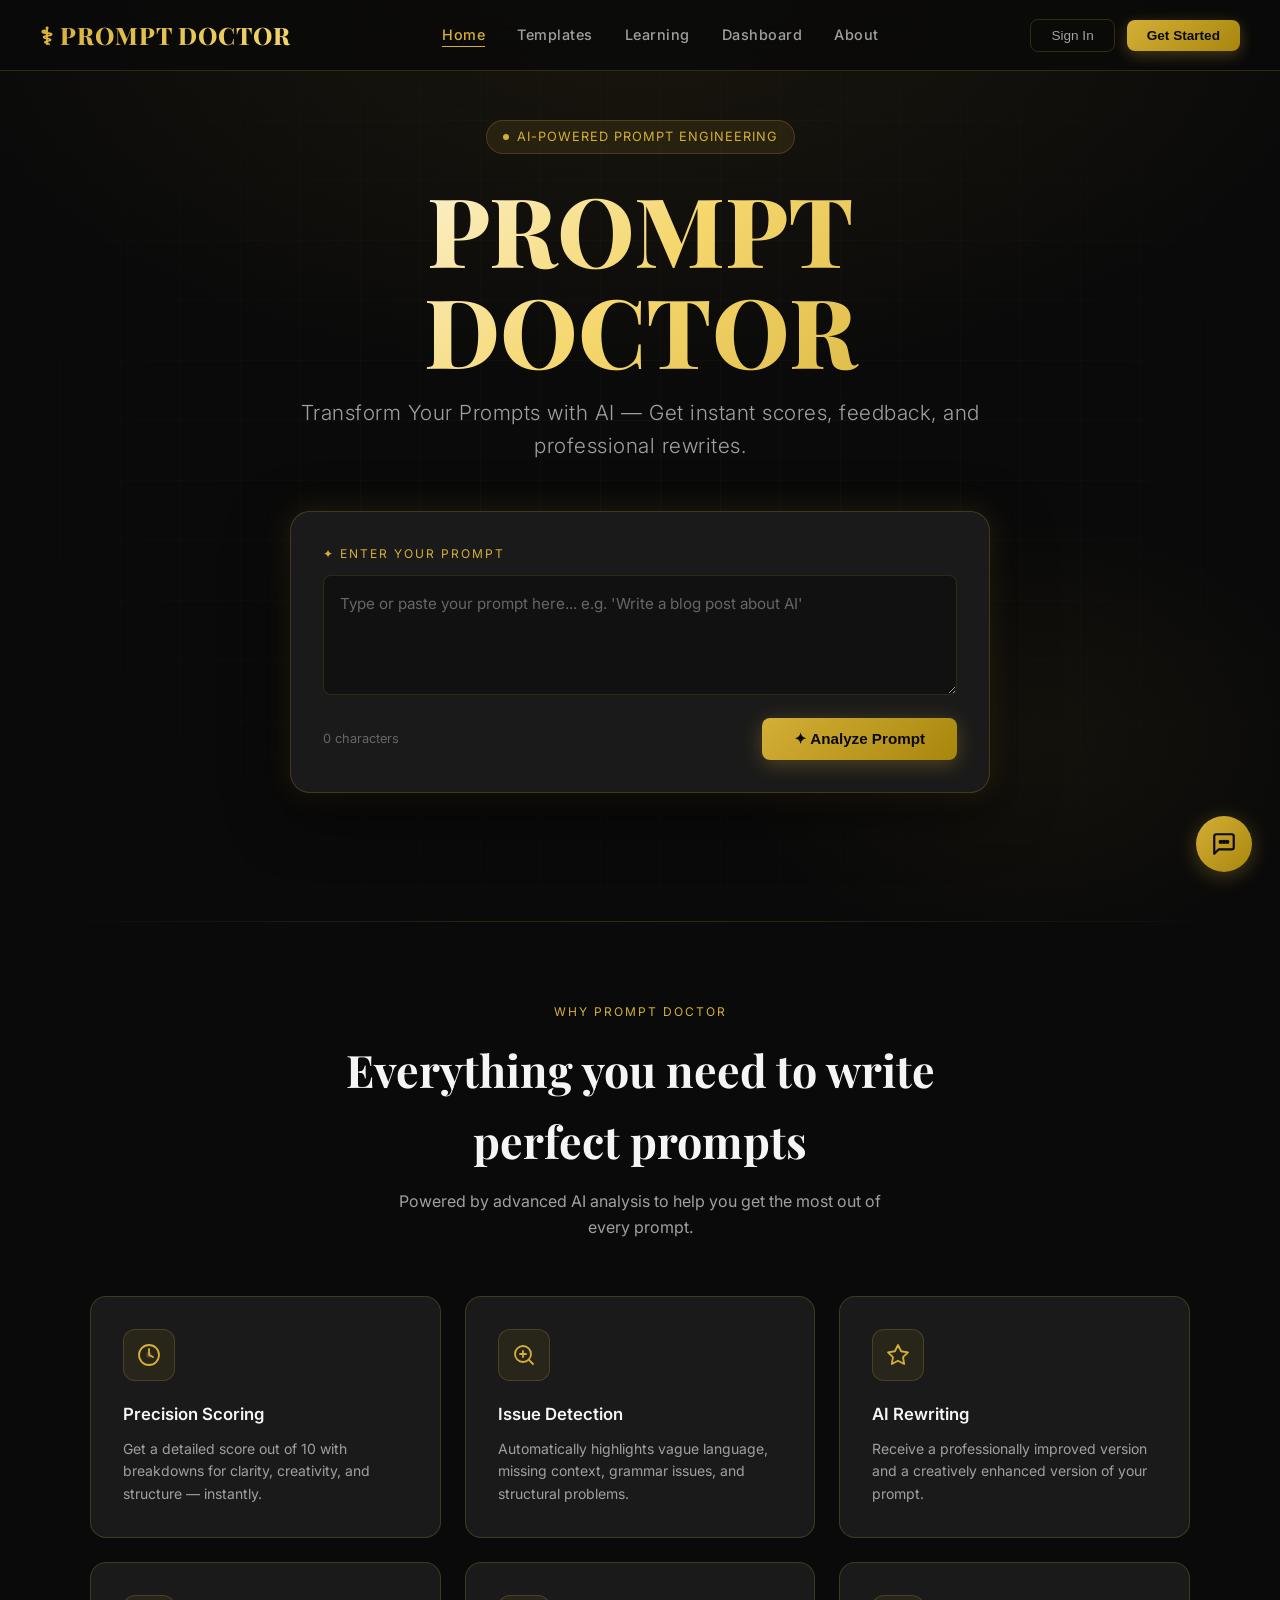
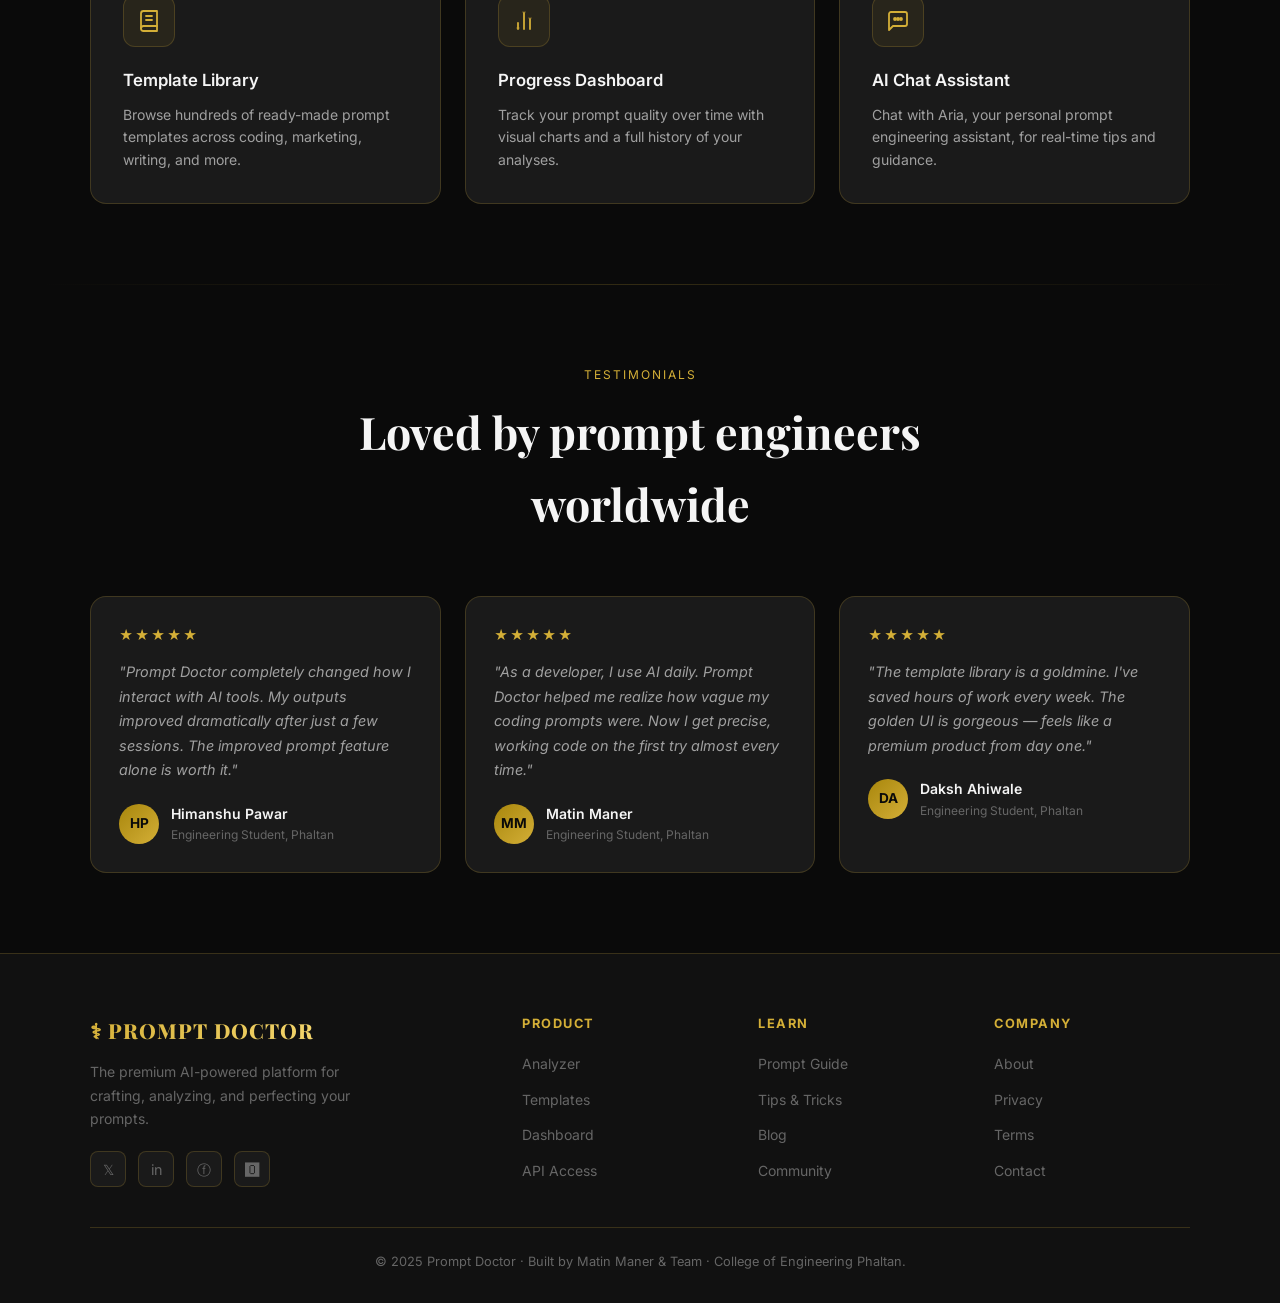
==== commit c5720061: "Update index.html" ====
--- a/index.html
+++ b/index.html
@@ -266,7 +266,7 @@
       </ul>
     </div>
   </div>
-  <div class="footer-bottom">© 2026 Prompt Doctor. developer M3 Maner.</div>
+  <div class="footer-bottom">© 2025 Prompt Doctor · Built by Matin Maner & Team · College of Engineering Phaltan.</div>
 </footer>
 
 <!-- Chatbot -->
